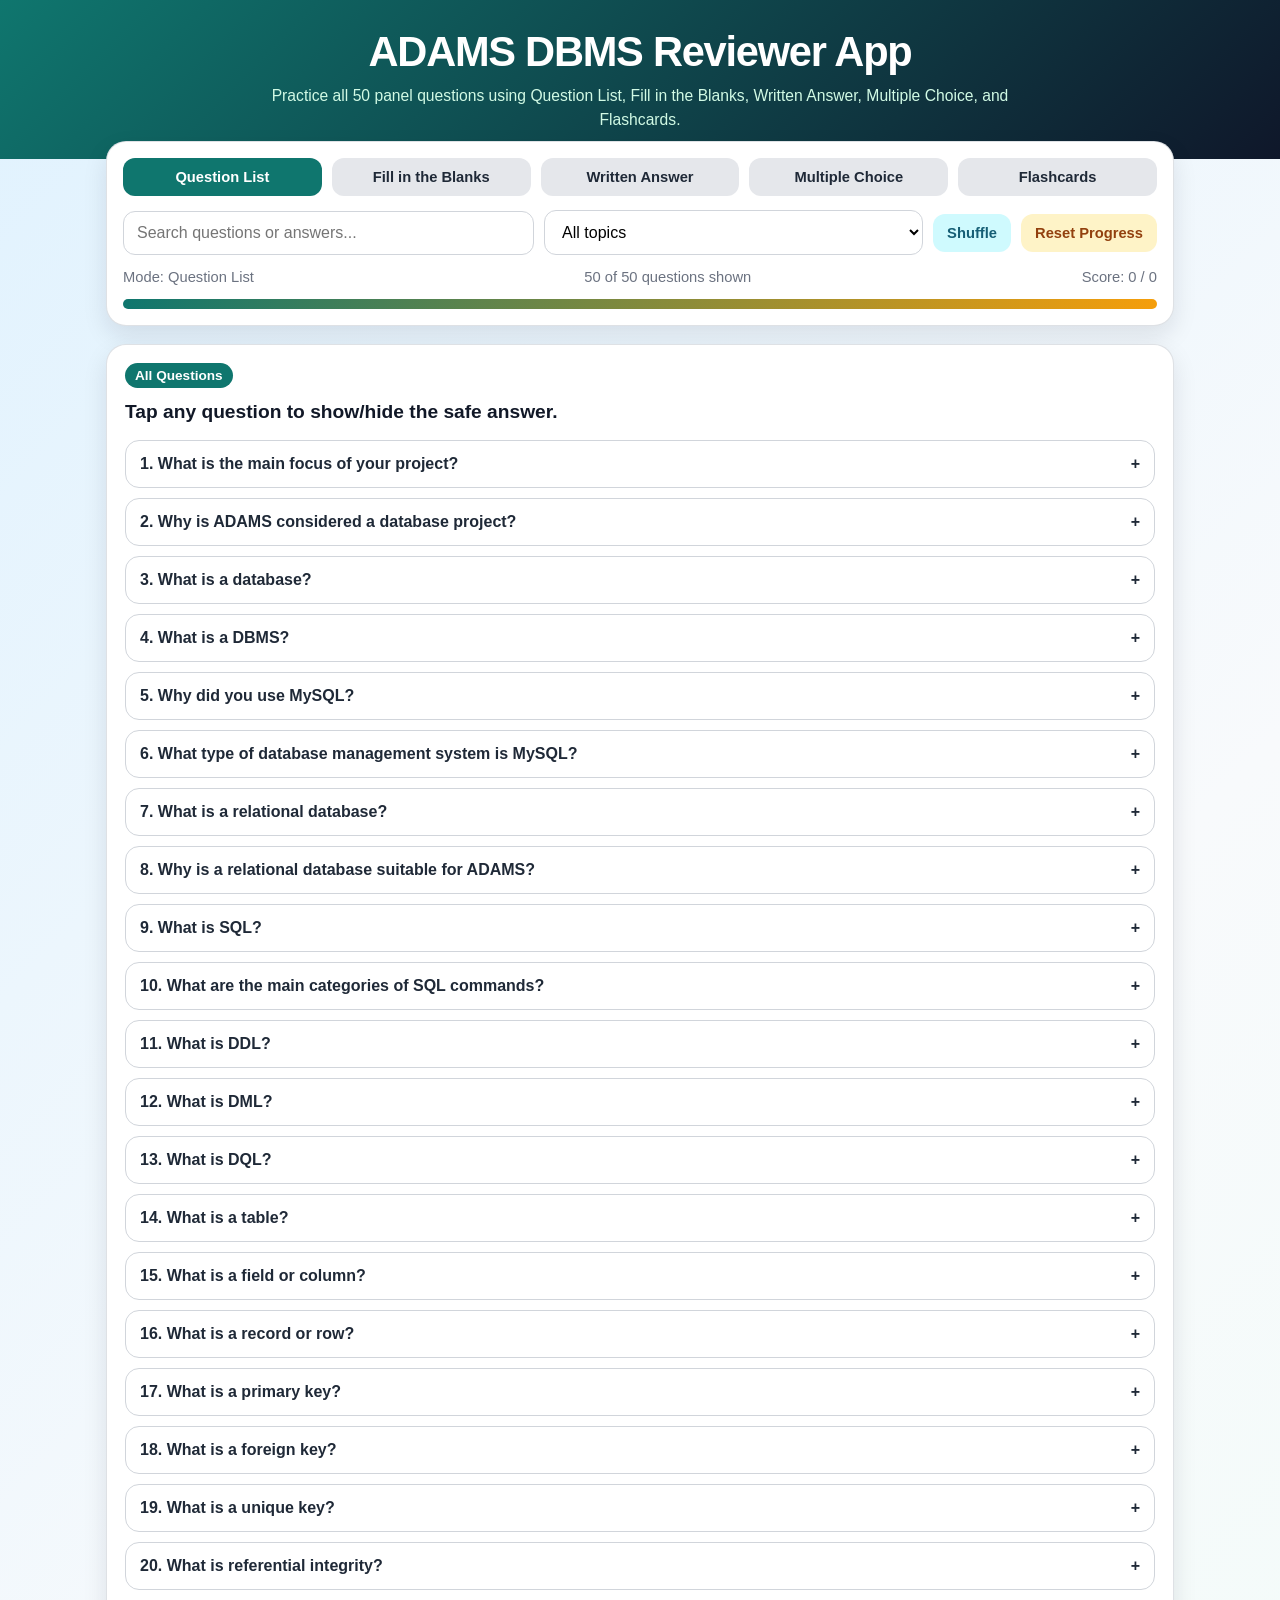
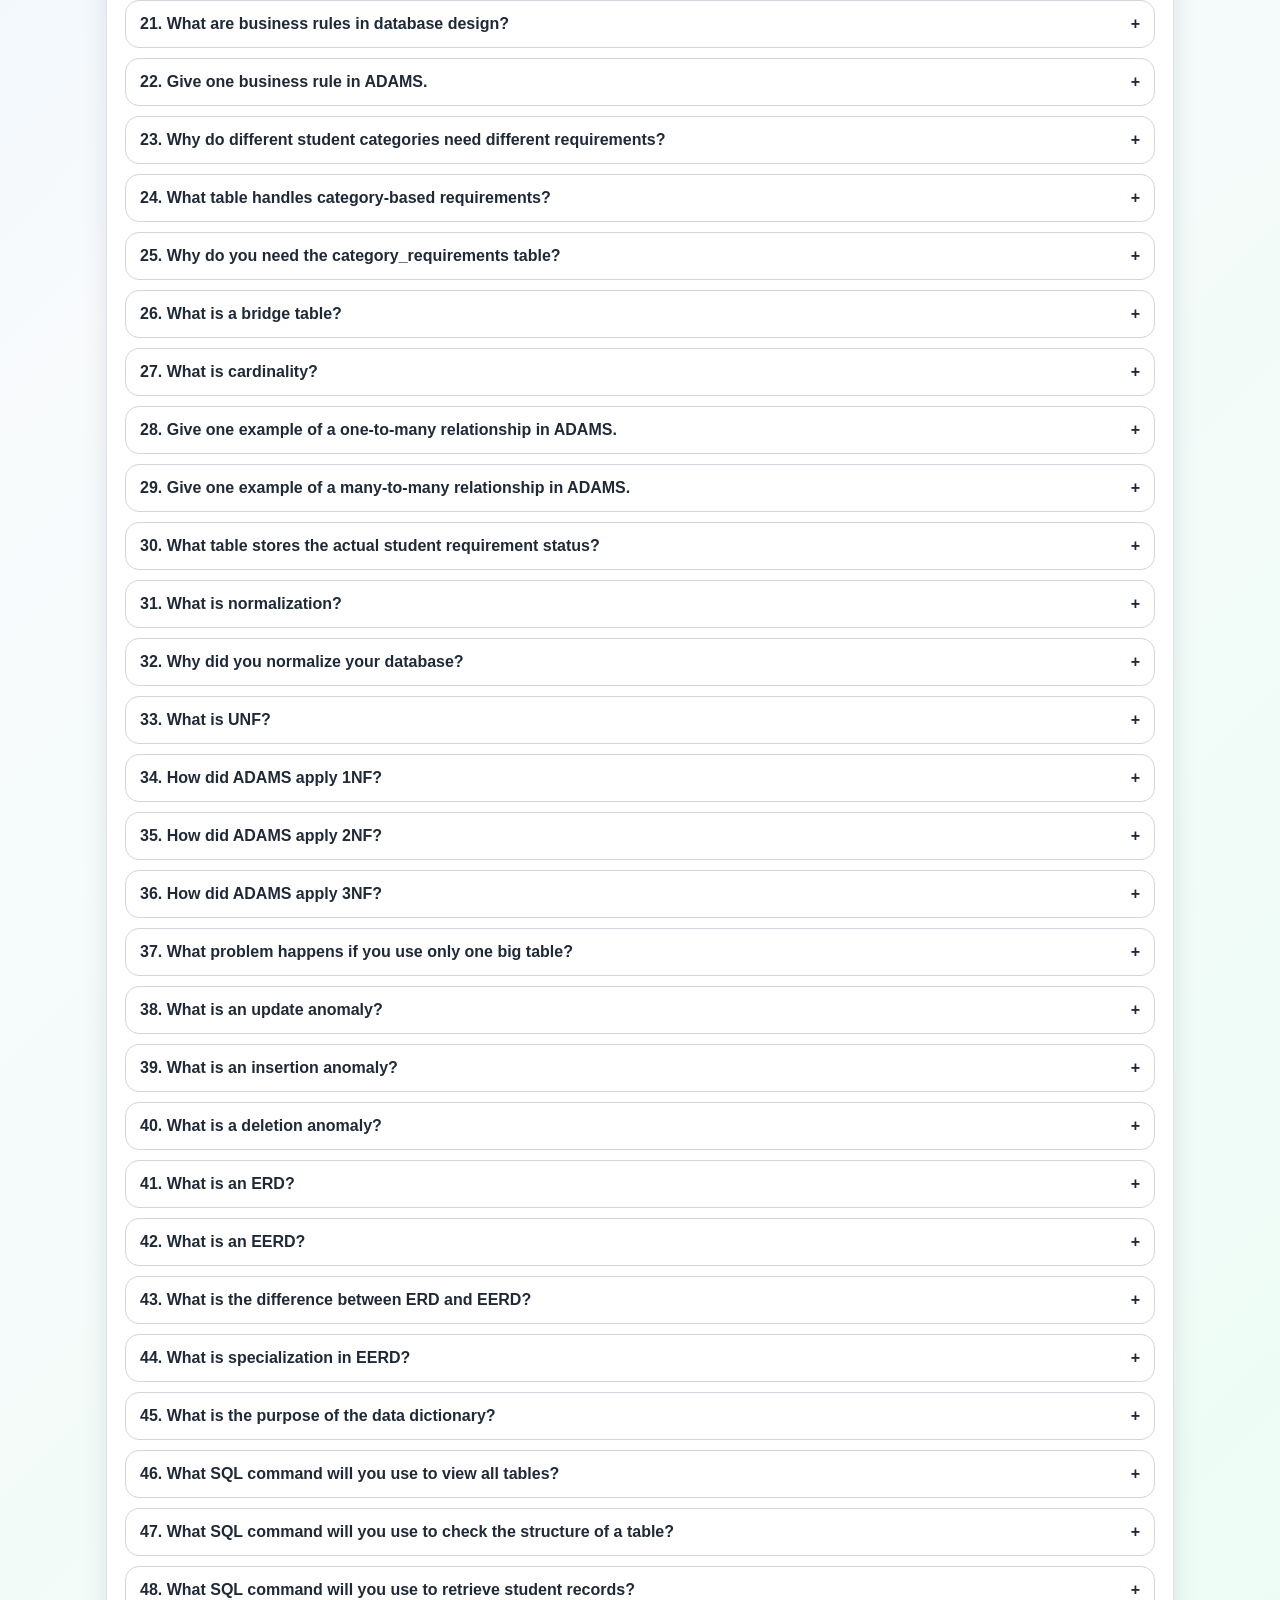
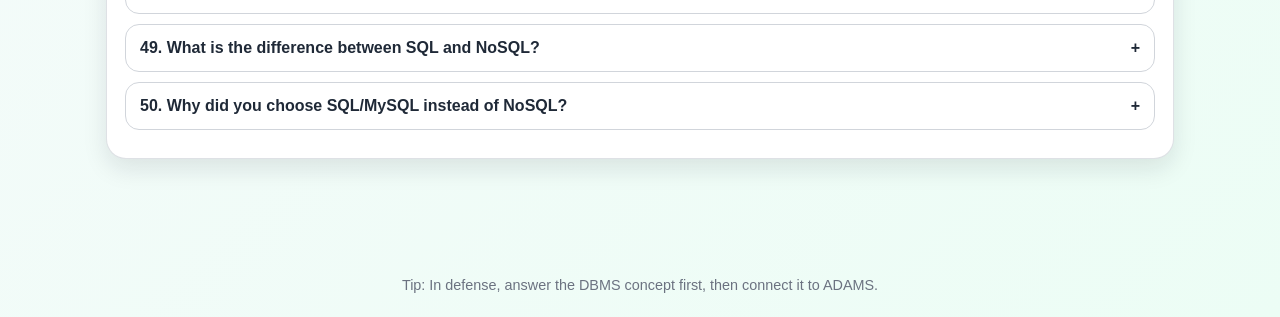
==== adams_reviewer_app.html @ b4f25e66 "Add files via upload" ====
<!DOCTYPE html>
<html lang="en">
<head>
  <meta charset="UTF-8" />
  <meta name="viewport" content="width=device-width, initial-scale=1.0" />
  <title>ADAMS DBMS Reviewer App</title>
  <style>
    :root {
      --bg: #f4f7fb;
      --card: #ffffff;
      --primary: #0f766e;
      --primary-dark: #115e59;
      --accent: #f59e0b;
      --text: #1f2937;
      --muted: #6b7280;
      --line: #d1d5db;
      --good: #16a34a;
      --bad: #dc2626;
      --soft: #ecfeff;
      --shadow: 0 10px 25px rgba(15, 23, 42, 0.10);
    }

    * { box-sizing: border-box; }

    body {
      margin: 0;
      font-family: Arial, Helvetica, sans-serif;
      background: linear-gradient(135deg, #e0f2fe 0%, #f8fafc 42%, #ecfdf5 100%);
      color: var(--text);
      min-height: 100vh;
    }

    header {
      background: linear-gradient(135deg, var(--primary), #0f172a);
      color: white;
      padding: 28px 18px;
      text-align: center;
    }

    header h1 {
      margin: 0 0 8px;
      font-size: clamp(1.6rem, 4vw, 2.6rem);
      letter-spacing: -0.03em;
    }

    header p {
      margin: 0 auto;
      max-width: 780px;
      color: #d1fae5;
      line-height: 1.5;
      font-size: 0.98rem;
    }

    main {
      max-width: 1100px;
      margin: -18px auto 40px;
      padding: 0 16px 40px;
    }

    .toolbar, .card, .study-card {
      background: var(--card);
      border: 1px solid rgba(209, 213, 219, 0.7);
      border-radius: 20px;
      box-shadow: var(--shadow);
    }

    .toolbar {
      padding: 16px;
      margin-bottom: 18px;
      display: grid;
      gap: 14px;
    }

    .mode-buttons {
      display: grid;
      grid-template-columns: repeat(5, minmax(120px, 1fr));
      gap: 10px;
    }

    button, .btn {
      border: none;
      border-radius: 12px;
      padding: 11px 14px;
      background: #e5e7eb;
      color: var(--text);
      cursor: pointer;
      font-weight: 700;
      transition: 0.15s ease;
      font-size: 0.92rem;
    }

    button:hover { transform: translateY(-1px); }
    button.active, button.primary { background: var(--primary); color: white; }
    button.secondary { background: #cffafe; color: #155e75; }
    button.warning { background: #fef3c7; color: #92400e; }
    button.danger { background: #fee2e2; color: #991b1b; }
    button.good { background: #dcfce7; color: #166534; }
    button:disabled { opacity: 0.55; cursor: not-allowed; transform: none; }

    .controls {
      display: grid;
      grid-template-columns: 1.5fr repeat(3, auto);
      gap: 10px;
      align-items: center;
    }

    input[type="search"], input[type="text"], textarea, select {
      width: 100%;
      border: 1px solid var(--line);
      border-radius: 12px;
      padding: 12px 13px;
      font-size: 1rem;
      outline: none;
      background: white;
    }

    textarea {
      min-height: 150px;
      resize: vertical;
      line-height: 1.5;
    }

    input:focus, textarea:focus, select:focus {
      border-color: var(--primary);
      box-shadow: 0 0 0 3px rgba(15, 118, 110, 0.15);
    }

    .stats {
      display: flex;
      justify-content: space-between;
      align-items: center;
      gap: 12px;
      flex-wrap: wrap;
      color: var(--muted);
      font-size: 0.92rem;
    }

    .progress-bar {
      width: 100%;
      height: 10px;
      background: #e5e7eb;
      border-radius: 999px;
      overflow: hidden;
    }

    .progress-fill {
      height: 100%;
      width: 0%;
      background: linear-gradient(90deg, var(--primary), var(--accent));
      transition: width 0.25s ease;
    }

    .card {
      padding: 18px;
      margin-bottom: 14px;
    }

    .q-number {
      display: inline-block;
      color: white;
      background: var(--primary);
      border-radius: 999px;
      padding: 5px 10px;
      font-size: 0.85rem;
      margin-bottom: 10px;
      font-weight: 700;
    }

    .question {
      font-size: 1.2rem;
      line-height: 1.45;
      font-weight: 800;
      margin: 0 0 14px;
      color: #111827;
    }

    .answer {
      background: var(--soft);
      border-left: 5px solid var(--primary);
      padding: 14px;
      border-radius: 12px;
      line-height: 1.55;
      margin-top: 12px;
    }

    .hidden { display: none !important; }

    .list-item {
      border: 1px solid var(--line);
      border-radius: 14px;
      background: white;
      margin: 10px 0;
      overflow: hidden;
    }

    .list-question {
      padding: 14px;
      cursor: pointer;
      font-weight: 800;
      display: flex;
      justify-content: space-between;
      gap: 12px;
      align-items: center;
    }

    .list-answer {
      padding: 0 14px 14px;
      color: #374151;
      line-height: 1.55;
    }

    .study-card {
      min-height: 390px;
      padding: 24px;
      display: flex;
      flex-direction: column;
      justify-content: space-between;
      gap: 18px;
    }

    .flashcard-box {
      min-height: 260px;
      border: 2px dashed #99f6e4;
      border-radius: 18px;
      display: flex;
      align-items: center;
      justify-content: center;
      text-align: center;
      padding: 24px;
      background: #f0fdfa;
      cursor: pointer;
    }

    .flashcard-box .big {
      font-size: clamp(1.25rem, 3vw, 2rem);
      line-height: 1.4;
      font-weight: 800;
    }

    .flashcard-box .small {
      font-size: 1.04rem;
      line-height: 1.65;
      font-weight: 600;
    }

    .actions {
      display: flex;
      gap: 10px;
      flex-wrap: wrap;
      justify-content: center;
      align-items: center;
    }

    .option {
      display: block;
      width: 100%;
      text-align: left;
      margin: 9px 0;
      border: 1px solid var(--line);
      background: white;
      border-radius: 13px;
      padding: 13px;
      font-weight: 600;
    }

    .option.correct {
      border-color: var(--good);
      background: #dcfce7;
      color: #14532d;
    }

    .option.wrong {
      border-color: var(--bad);
      background: #fee2e2;
      color: #7f1d1d;
    }

    .feedback {
      margin-top: 12px;
      padding: 13px;
      border-radius: 12px;
      font-weight: 700;
      line-height: 1.45;
    }

    .feedback.good { background: #dcfce7; color: #166534; }
    .feedback.bad { background: #fee2e2; color: #991b1b; }
    .feedback.neutral { background: #fef3c7; color: #92400e; }

    .pill-row {
      display: flex;
      gap: 8px;
      flex-wrap: wrap;
      margin-top: 8px;
    }

    .pill {
      border: 1px solid #bae6fd;
      background: #f0f9ff;
      color: #075985;
      border-radius: 999px;
      padding: 6px 10px;
      font-size: 0.82rem;
      font-weight: 700;
    }

    .blank-text {
      font-size: 1.05rem;
      line-height: 1.7;
      padding: 14px;
      background: #fffbeb;
      border: 1px solid #fde68a;
      border-radius: 14px;
      margin-bottom: 12px;
    }

    .blank-line {
      display: inline-block;
      min-width: 110px;
      border-bottom: 2px solid var(--primary);
      color: transparent;
      margin: 0 4px;
    }

    footer {
      text-align: center;
      color: var(--muted);
      padding: 24px;
      font-size: 0.9rem;
    }

    @media (max-width: 850px) {
      .mode-buttons { grid-template-columns: repeat(2, 1fr); }
      .controls { grid-template-columns: 1fr; }
      main { margin-top: -10px; }
    }

    @media (max-width: 520px) {
      header { padding: 22px 14px; }
      .mode-buttons { grid-template-columns: 1fr; }
      .card, .toolbar, .study-card { border-radius: 16px; }
      .actions button { flex: 1 1 100%; }
    }
  </style>
</head>
<body>
  <header>
    <h1>ADAMS DBMS Reviewer App</h1>
    <p>Practice all 50 panel questions using Question List, Fill in the Blanks, Written Answer, Multiple Choice, and Flashcards.</p>
  </header>

  <main>
    <section class="toolbar">
      <div class="mode-buttons" id="modeButtons">
        <button class="active" data-mode="list">Question List</button>
        <button data-mode="blank">Fill in the Blanks</button>
        <button data-mode="written">Written Answer</button>
        <button data-mode="mcq">Multiple Choice</button>
        <button data-mode="flashcard">Flashcards</button>
      </div>

      <div class="controls">
        <input type="search" id="searchBox" placeholder="Search questions or answers..." />
        <select id="topicFilter" title="Filter by topic">
          <option value="all">All topics</option>
          <option value="DBMS and MySQL Foundations">DBMS and MySQL Foundations</option>
          <option value="SQL Commands and Database Objects">SQL Commands and Database Objects</option>
          <option value="Business Rules, Relationships, and Cardinality">Business Rules, Relationships, and Cardinality</option>
          <option value="Normalization and Data Anomalies">Normalization and Data Anomalies</option>
          <option value="ERD, EERD, SQL Checking, and NoSQL">ERD, EERD, SQL Checking, and NoSQL</option>
        </select>
        <button class="secondary" id="shuffleBtn">Shuffle</button>
        <button class="warning" id="resetBtn">Reset Progress</button>
      </div>

      <div class="stats">
        <span id="modeLabel">Mode: Question List</span>
        <span id="countLabel">50 questions loaded</span>
        <span id="scoreLabel">Score: 0 / 0</span>
      </div>
      <div class="progress-bar" aria-label="progress"><div class="progress-fill" id="progressFill"></div></div>
    </section>

    <section id="app"></section>
  </main>

  <footer>
    Tip: In defense, answer the DBMS concept first, then connect it to ADAMS.
  </footer>

  <script>
    const questions = [
      { n: 1, topic: "DBMS and MySQL Foundations", q: "What is the main focus of your project?", a: "The main focus is database design. ADAMS is a database-driven system for organizing and tracking student admission records, categories, requirements, uploads, users, logs, printed reports, password reset records, and archived records." },
      { n: 2, topic: "DBMS and MySQL Foundations", q: "Why is ADAMS considered a database project?", a: "Because the core output is the database structure: tables, keys, relationships, normalization, ERD/EERD, data dictionary, SQL schema, and SQL queries. The interface supports the database, but the database is the main requirement." },
      { n: 3, topic: "DBMS and MySQL Foundations", q: "What is a database?", a: "A database is an organized collection of related data that can be stored, managed, searched, updated, and retrieved efficiently." },
      { n: 4, topic: "DBMS and MySQL Foundations", q: "What is a DBMS?", a: "DBMS means Database Management System. It is software used to create, manage, control, secure, and retrieve data from a database. In ADAMS, the DBMS used is MySQL." },
      { n: 5, topic: "DBMS and MySQL Foundations", q: "Why did you use MySQL?", a: "We used MySQL because ADAMS uses structured and related data. MySQL supports relational tables, primary keys, foreign keys, constraints, joins, and SQL queries." },
      { n: 6, topic: "DBMS and MySQL Foundations", q: "What type of database management system is MySQL?", a: "MySQL is an RDBMS, or Relational Database Management System. It stores data in tables that can be related through keys." },
      { n: 7, topic: "DBMS and MySQL Foundations", q: "What is a relational database?", a: "A relational database stores data in tables made of rows and columns. The tables are connected through relationships using primary keys and foreign keys." },
      { n: 8, topic: "DBMS and MySQL Foundations", q: "Why is a relational database suitable for ADAMS?", a: "ADAMS has structured data with clear relationships: students belong to categories, categories require documents, students submit requirements, and users perform actions. This fits a relational database model." },
      { n: 9, topic: "DBMS and MySQL Foundations", q: "What is SQL?", a: "SQL means Structured Query Language. It is used to create database objects, insert data, update data, delete data, and retrieve records from a relational database." },
      { n: 10, topic: "DBMS and MySQL Foundations", q: "What are the main categories of SQL commands?", a: "The main categories are DDL, DML, DQL, DCL, and TCL. In ADAMS, we mostly used DDL for creating tables and DQL for SELECT queries." },
      { n: 11, topic: "SQL Commands and Database Objects", q: "What is DDL?", a: "DDL means Data Definition Language. It defines or changes the database structure. Examples are CREATE, ALTER, and DROP." },
      { n: 12, topic: "SQL Commands and Database Objects", q: "What is DML?", a: "DML means Data Manipulation Language. It is used to modify the data inside tables. Examples are INSERT, UPDATE, and DELETE." },
      { n: 13, topic: "SQL Commands and Database Objects", q: "What is DQL?", a: "DQL means Data Query Language. It retrieves data from the database. The main DQL command is SELECT." },
      { n: 14, topic: "SQL Commands and Database Objects", q: "What is a table?", a: "A table is a database object that stores data in rows and columns. In ADAMS, examples are students, users, requirement_types, and student_requirements." },
      { n: 15, topic: "SQL Commands and Database Objects", q: "What is a field or column?", a: "A field or column is one specific data attribute in a table, such as student_id, student_name, email, or status." },
      { n: 16, topic: "SQL Commands and Database Objects", q: "What is a record or row?", a: "A record or row is one complete entry in a table. For example, one row in the students table represents one student or applicant." },
      { n: 17, topic: "SQL Commands and Database Objects", q: "What is a primary key?", a: "A primary key is a field that uniquely identifies each record in a table. In ADAMS, students.student_id uniquely identifies each student." },
      { n: 18, topic: "SQL Commands and Database Objects", q: "What is a foreign key?", a: "A foreign key is a field that links one table to another. In ADAMS, students.category_id links the students table to the student_categories table." },
      { n: 19, topic: "SQL Commands and Database Objects", q: "What is a unique key?", a: "A unique key prevents duplicate values in a column or combination of columns. For example, users.username should be unique because two users should not have the same login username." },
      { n: 20, topic: "SQL Commands and Database Objects", q: "What is referential integrity?", a: "Referential integrity means that relationships between tables remain valid. For example, a student category used in the students table should exist in the student_categories table." },
      { n: 21, topic: "Business Rules, Relationships, and Cardinality", q: "What are business rules in database design?", a: "Business rules are conditions or policies that define how data should behave. They help determine entities, relationships, cardinality, constraints, and database structure." },
      { n: 22, topic: "Business Rules, Relationships, and Cardinality", q: "Give one business rule in ADAMS.", a: "One business rule is that each student belongs to one student category. This is implemented through students.category_id referencing student_categories.category_id." },
      { n: 23, topic: "Business Rules, Relationships, and Cardinality", q: "Why do different student categories need different requirements?", a: "Different applicant types may require different documents. For example, a transferee may need a transcript, while a freshman may need a different set of admission documents." },
      { n: 24, topic: "Business Rules, Relationships, and Cardinality", q: "What table handles category-based requirements?", a: "The category_requirements table handles category-based requirements by connecting student_categories and requirement_types." },
      { n: 25, topic: "Business Rules, Relationships, and Cardinality", q: "Why do you need the category_requirements table?", a: "We need it because one category can have many requirements, and one requirement can apply to many categories. This is a many-to-many relationship, so a bridge table is necessary." },
      { n: 26, topic: "Business Rules, Relationships, and Cardinality", q: "What is a bridge table?", a: "A bridge table resolves a many-to-many relationship between two tables. In ADAMS, category_requirements is the bridge table between student_categories and requirement_types." },
      { n: 27, topic: "Business Rules, Relationships, and Cardinality", q: "What is cardinality?", a: "Cardinality describes how records in one table relate to records in another table, such as one-to-one, one-to-many, or many-to-many." },
      { n: 28, topic: "Business Rules, Relationships, and Cardinality", q: "Give one example of a one-to-many relationship in ADAMS.", a: "One student category can have many students. This means student_categories to students is a one-to-many relationship." },
      { n: 29, topic: "Business Rules, Relationships, and Cardinality", q: "Give one example of a many-to-many relationship in ADAMS.", a: "Student categories and requirement types have a many-to-many relationship because one category can require many documents and one document can apply to many categories." },
      { n: 30, topic: "Business Rules, Relationships, and Cardinality", q: "What table stores the actual student requirement status?", a: "The student_requirements table stores each student's requirement status, uploaded file details, upload date, and uploading user." },
      { n: 31, topic: "Normalization and Data Anomalies", q: "What is normalization?", a: "Normalization is the process of organizing data into related tables to reduce redundancy, avoid inconsistencies, and improve data integrity." },
      { n: 32, topic: "Normalization and Data Anomalies", q: "Why did you normalize your database?", a: "We normalized the database to avoid one large repeated logbook table. Normalization reduces duplicate data, prevents update errors, and makes searching and reporting easier." },
      { n: 33, topic: "Normalization and Data Anomalies", q: "What is UNF?", a: "UNF means Unnormalized Form. It is a table that still contains repeating groups or multiple values in one row, such as Requirement1, Status1, Requirement2, and Status2." },
      { n: 34, topic: "Normalization and Data Anomalies", q: "How did ADAMS apply 1NF?", a: "ADAMS applied 1NF by removing repeating groups. Each requirement is represented as a separate row instead of multiple requirement columns in the same student row." },
      { n: 35, topic: "Normalization and Data Anomalies", q: "How did ADAMS apply 2NF?", a: "ADAMS applied 2NF by separating data based on purpose. Student details go to students, categories go to student_categories, requirement names go to requirement_types, and submission details go to student_requirements." },
      { n: 36, topic: "Normalization and Data Anomalies", q: "How did ADAMS apply 3NF?", a: "ADAMS applied 3NF by separating supporting data into their own tables, such as users, activity_log, print_logs, password_reset_tokens, documents, and archived_students." },
      { n: 37, topic: "Normalization and Data Anomalies", q: "What problem happens if you use only one big table?", a: "One big table causes repeated data, inconsistent values, difficulty updating records, and poor reporting. It can also create update, insertion, and deletion anomalies." },
      { n: 38, topic: "Normalization and Data Anomalies", q: "What is an update anomaly?", a: "An update anomaly happens when the same information is repeated in many rows and only some copies are updated, causing inconsistent data." },
      { n: 39, topic: "Normalization and Data Anomalies", q: "What is an insertion anomaly?", a: "An insertion anomaly happens when data cannot be added unless unrelated data is also available. For example, a requirement type should be added even if no student has submitted it yet." },
      { n: 40, topic: "Normalization and Data Anomalies", q: "What is a deletion anomaly?", a: "A deletion anomaly happens when deleting one record unintentionally removes important information that should still be kept." },
      { n: 41, topic: "ERD, EERD, SQL Checking, and NoSQL", q: "What is an ERD?", a: "An ERD, or Entity Relationship Diagram, visually shows the database entities, attributes, keys, relationships, and cardinality." },
      { n: 42, topic: "ERD, EERD, SQL Checking, and NoSQL", q: "What is an EERD?", a: "An EERD, or Enhanced Entity Relationship Diagram, extends the ERD by showing advanced concepts such as specialization and generalization." },
      { n: 43, topic: "ERD, EERD, SQL Checking, and NoSQL", q: "What is the difference between ERD and EERD?", a: "The ERD shows the actual database implementation, while the EERD shows the enhanced conceptual design, such as user roles and student classification." },
      { n: 44, topic: "ERD, EERD, SQL Checking, and NoSQL", q: "What is specialization in EERD?", a: "Specialization means dividing a general entity into subtypes. In ADAMS, USER can be specialized into superadmin, admin, staff, and student user roles." },
      { n: 45, topic: "ERD, EERD, SQL Checking, and NoSQL", q: "What is the purpose of the data dictionary?", a: "The data dictionary defines the tables, fields, data types, keys, constraints, and descriptions of each database element." },
      { n: 46, topic: "ERD, EERD, SQL Checking, and NoSQL", q: "What SQL command will you use to view all tables?", a: "Use SHOW TABLES; after selecting the database with USE doc_admission_db; This displays the tables inside the selected database." },
      { n: 47, topic: "ERD, EERD, SQL Checking, and NoSQL", q: "What SQL command will you use to check the structure of a table?", a: "Use DESCRIBE table_name; For example, DESCRIBE students; shows the fields, data types, keys, and null settings of the students table." },
      { n: 48, topic: "ERD, EERD, SQL Checking, and NoSQL", q: "What SQL command will you use to retrieve student records?", a: "Use SELECT * FROM students; This retrieves all records and columns from the students table." },
      { n: 49, topic: "ERD, EERD, SQL Checking, and NoSQL", q: "What is the difference between SQL and NoSQL?", a: "SQL databases are relational, table-based, and structured using schemas. NoSQL databases are non-relational and may use documents, key-value pairs, graphs, or flexible structures." },
      { n: 50, topic: "ERD, EERD, SQL Checking, and NoSQL", q: "Why did you choose SQL/MySQL instead of NoSQL?", a: "We chose MySQL because ADAMS data is structured and relationship-based. The project needs tables, keys, joins, normalization, and relational integrity, which are better handled by MySQL." }
    ];

    let state = {
      mode: 'list',
      index: 0,
      order: questions.map((_, i) => i),
      score: 0,
      attempts: 0,
      flashShowingAnswer: false,
      mcqAnswered: false,
      currentOptions: []
    };

    const app = document.getElementById('app');
    const modeButtons = document.getElementById('modeButtons');
    const searchBox = document.getElementById('searchBox');
    const topicFilter = document.getElementById('topicFilter');
    const shuffleBtn = document.getElementById('shuffleBtn');
    const resetBtn = document.getElementById('resetBtn');
    const modeLabel = document.getElementById('modeLabel');
    const countLabel = document.getElementById('countLabel');
    const scoreLabel = document.getElementById('scoreLabel');
    const progressFill = document.getElementById('progressFill');

    function clean(str) {
      return str.toLowerCase().replace(/[^a-z0-9\s]/g, '').replace(/\s+/g, ' ').trim();
    }

    function getFilteredIndexes() {
      const term = clean(searchBox.value || '');
      const topic = topicFilter.value;
      return state.order.filter(i => {
        const item = questions[i];
        const topicMatch = topic === 'all' || item.topic === topic;
        const searchMatch = !term || clean(item.q + ' ' + item.a + ' ' + item.topic).includes(term);
        return topicMatch && searchMatch;
      });
    }

    function currentItem() {
      const indexes = getFilteredIndexes();
      if (!indexes.length) return null;
      if (state.index >= indexes.length) state.index = 0;
      return questions[indexes[state.index]];
    }

    function updateStats() {
      const indexes = getFilteredIndexes();
      const modeNames = {
        list: 'Question List', blank: 'Fill in the Blanks', written: 'Written Answer', mcq: 'Multiple Choice', flashcard: 'Flashcards'
      };
      modeLabel.textContent = 'Mode: ' + modeNames[state.mode];
      countLabel.textContent = indexes.length + ' of 50 questions shown';
      scoreLabel.textContent = 'Score: ' + state.score + ' / ' + state.attempts;
      const pct = indexes.length ? ((state.index + 1) / indexes.length) * 100 : 0;
      progressFill.style.width = state.mode === 'list' ? '100%' : Math.min(100, pct) + '%';
    }

    function escapeHTML(str) {
      return String(str).replace(/[&<>'"]/g, c => ({'&':'&amp;','<':'&lt;','>':'&gt;',"'":'&#039;','"':'&quot;'}[c]));
    }

    function render() {
      updateStats();
      if (state.mode === 'list') return renderList();
      if (state.mode === 'blank') return renderBlank();
      if (state.mode === 'written') return renderWritten();
      if (state.mode === 'mcq') return renderMCQ();
      if (state.mode === 'flashcard') return renderFlashcard();
    }

    function renderList() {
      const indexes = getFilteredIndexes();
      if (!indexes.length) {
        app.innerHTML = `<div class="card"><p>No questions found. Try another search or topic.</p></div>`;
        return;
      }
      app.innerHTML = `<div class="card"><span class="q-number">All Questions</span><p class="question">Tap any question to show/hide the safe answer.</p>${indexes.map(i => {
        const item = questions[i];
        return `<div class="list-item">
          <div class="list-question" onclick="toggleAnswer(${item.n})"><span>${item.n}. ${escapeHTML(item.q)}</span><span>+</span></div>
          <div class="list-answer hidden" id="ans-${item.n}"><strong>Answer:</strong> ${escapeHTML(item.a)}<div class="pill-row"><span class="pill">${escapeHTML(item.topic)}</span></div></div>
        </div>`;
      }).join('')}</div>`;
    }

    window.toggleAnswer = function(n) {
      const ans = document.getElementById('ans-' + n);
      if (ans) ans.classList.toggle('hidden');
    };

    function navButtons() {
      const indexes = getFilteredIndexes();
      return `<div class="actions">
        <button onclick="prevQuestion()" ${indexes.length <= 1 ? 'disabled' : ''}>Previous</button>
        <button onclick="nextQuestion()" class="primary" ${indexes.length <= 1 ? 'disabled' : ''}>Next</button>
      </div>`;
    }

    window.prevQuestion = function() {
      const indexes = getFilteredIndexes();
      state.index = (state.index - 1 + indexes.length) % indexes.length;
      resetQuestionState();
      render();
    };

    window.nextQuestion = function() {
      const indexes = getFilteredIndexes();
      state.index = (state.index + 1) % indexes.length;
      resetQuestionState();
      render();
    };

    function resetQuestionState() {
      state.flashShowingAnswer = false;
      state.mcqAnswered = false;
      state.currentOptions = [];
    }

    function renderStudyShell(inner) {
      const item = currentItem();
      const indexes = getFilteredIndexes();
      if (!item) {
        app.innerHTML = `<div class="card"><p>No questions found. Try another search or topic.</p></div>`;
        return;
      }
      app.innerHTML = `<div class="study-card">
        <div>
          <span class="q-number">Question ${state.index + 1} of ${indexes.length} | Original No. ${item.n}</span>
          <div class="pill-row"><span class="pill">${escapeHTML(item.topic)}</span></div>
          ${inner(item)}
        </div>
        ${navButtons()}
      </div>`;
    }

    function makeBlanks(answer) {
      const keyWords = [
        'Database Management System','MySQL','RDBMS','Relational Database Management System','Structured Query Language',
        'primary key','foreign key','referential integrity','normalization','Unnormalized Form','1NF','2NF','3NF',
        'bridge table','many-to-many','one-to-many','cardinality','Entity Relationship Diagram','Enhanced Entity Relationship Diagram',
        'specialization','data dictionary','SHOW TABLES','DESCRIBE','SELECT','DDL','DML','DQL','CREATE','ALTER','DROP','INSERT','UPDATE','DELETE'
      ];
      let selected = [];
      let text = answer;
      keyWords.forEach(word => {
        const re = new RegExp('\\b' + word.replace(/[.*+?^${}()|[\]\\]/g, '\\$&') + '\\b', 'gi');
        if (re.test(text) && selected.length < 3) selected.push(word);
      });
      if (!selected.length) {
        selected = answer.split(/\s+/).filter(w => w.length > 7).slice(0, 3).map(w => w.replace(/[^a-zA-Z0-9_/-]/g, ''));
      }
      selected.forEach(word => {
        if (!word) return;
        const re = new RegExp(word.replace(/[.*+?^${}()|[\]\\]/g, '\\$&'), 'gi');
        text = text.replace(re, `<span class="blank-line">${escapeHTML(word)}</span>`);
      });
      return { text, selected };
    }

    function renderBlank() {
      renderStudyShell(item => {
        const blank = makeBlanks(item.a);
        return `<p class="question">${escapeHTML(item.q)}</p>
          <div class="blank-text">${blank.text}</div>
          <input type="text" id="blankInput" placeholder="Type the missing word/s. Example: primary key, foreign key" />
          <div class="actions" style="justify-content:flex-start;margin-top:10px;">
            <button class="primary" onclick="checkBlank(${item.n})">Check Answer</button>
            <button onclick="showBlankAnswer(${item.n})">Show Answer</button>
          </div>
          <div id="blankFeedback"></div>`;
      });
    }

    window.checkBlank = function(n) {
      const item = questions.find(x => x.n === n);
      const blank = makeBlanks(item.a);
      const input = clean(document.getElementById('blankInput').value);
      const ok = blank.selected.some(word => input.includes(clean(word))) || clean(item.a).includes(input) && input.length > 4;
      state.attempts++;
      if (ok) state.score++;
      document.getElementById('blankFeedback').innerHTML = `<div class="feedback ${ok ? 'good' : 'bad'}">${ok ? 'Correct / close enough.' : 'Not quite yet.'}<br><strong>Missing answer/s:</strong> ${blank.selected.map(escapeHTML).join(', ')}<br><strong>Full answer:</strong> ${escapeHTML(item.a)}</div>`;
      updateStats();
    };

    window.showBlankAnswer = function(n) {
      const item = questions.find(x => x.n === n);
      document.getElementById('blankFeedback').innerHTML = `<div class="feedback neutral"><strong>Answer:</strong> ${escapeHTML(item.a)}</div>`;
    };

    function renderWritten() {
      renderStudyShell(item => {
        return `<p class="question">${escapeHTML(item.q)}</p>
          <textarea id="writtenInput" placeholder="Write your answer here first. Then click Show Model Answer to compare."></textarea>
          <div class="actions" style="justify-content:flex-start;margin-top:10px;">
            <button class="primary" onclick="showWrittenAnswer(${item.n})">Show Model Answer</button>
            <button class="good" onclick="markWritten(true)">I got it right</button>
            <button class="danger" onclick="markWritten(false)">Need more practice</button>
          </div>
          <div id="writtenFeedback"></div>`;
      });
    }

    window.showWrittenAnswer = function(n) {
      const item = questions.find(x => x.n === n);
      const typed = document.getElementById('writtenInput').value.trim();
      document.getElementById('writtenFeedback').innerHTML = `<div class="answer"><strong>Your answer:</strong><br>${typed ? escapeHTML(typed) : '<em>No answer typed yet.</em>'}<br><br><strong>Model answer:</strong><br>${escapeHTML(item.a)}</div>`;
    };

    window.markWritten = function(correct) {
      state.attempts++;
      if (correct) state.score++;
      updateStats();
      const box = document.getElementById('writtenFeedback');
      box.innerHTML += `<div class="feedback ${correct ? 'good' : 'bad'}">Marked as ${correct ? 'correct' : 'needs more practice'}.</div>`;
    };

    function shuffleArray(arr) {
      const copy = [...arr];
      for (let i = copy.length - 1; i > 0; i--) {
        const j = Math.floor(Math.random() * (i + 1));
        [copy[i], copy[j]] = [copy[j], copy[i]];
      }
      return copy;
    }

    function generateOptions(item) {
      if (state.currentOptions.length) return state.currentOptions;
      const distractors = questions
        .filter(x => x.n !== item.n && x.topic === item.topic)
        .map(x => x.a);
      const fallback = questions.filter(x => x.n !== item.n).map(x => x.a);
      const pool = distractors.length >= 3 ? distractors : fallback;
      state.currentOptions = shuffleArray([item.a, ...shuffleArray(pool).slice(0, 3)]);
      return state.currentOptions;
    }

    function renderMCQ() {
      renderStudyShell(item => {
        const options = generateOptions(item);
        return `<p class="question">${escapeHTML(item.q)}</p>
          <div id="mcqOptions">${options.map((opt, idx) => `<button class="option" onclick="checkMCQ(${item.n}, ${idx})">${String.fromCharCode(65 + idx)}. ${escapeHTML(opt)}</button>`).join('')}</div>
          <div id="mcqFeedback"></div>`;
      });
    }

    window.checkMCQ = function(n, idx) {
      if (state.mcqAnswered) return;
      const item = questions.find(x => x.n === n);
      const buttons = [...document.querySelectorAll('.option')];
      const chosen = state.currentOptions[idx];
      const ok = chosen === item.a;
      state.mcqAnswered = true;
      state.attempts++;
      if (ok) state.score++;
      buttons.forEach((btn, bIdx) => {
        if (state.currentOptions[bIdx] === item.a) btn.classList.add('correct');
        else if (bIdx === idx) btn.classList.add('wrong');
        btn.disabled = true;
      });
      document.getElementById('mcqFeedback').innerHTML = `<div class="feedback ${ok ? 'good' : 'bad'}">${ok ? 'Correct!' : 'Incorrect.'}<br><strong>Answer:</strong> ${escapeHTML(item.a)}</div>`;
      updateStats();
    };

    function renderFlashcard() {
      const item = currentItem();
      renderStudyShell(item => {
        const content = state.flashShowingAnswer
          ? `<div><div class="small"><strong>Answer</strong><br><br>${escapeHTML(item.a)}</div></div>`
          : `<div><div class="big">${escapeHTML(item.q)}</div><p style="color:#64748b;margin-top:18px;">Tap the card to reveal the answer.</p></div>`;
        return `<div class="flashcard-box" onclick="flipCard()">${content}</div>
          <div class="actions" style="margin-top:12px;">
            <button class="good" onclick="event.stopPropagation(); markFlash(true);">I know this</button>
            <button class="danger" onclick="event.stopPropagation(); markFlash(false);">Review again</button>
          </div>`;
      });
    }

    window.flipCard = function() {
      state.flashShowingAnswer = !state.flashShowingAnswer;
      render();
    };

    window.markFlash = function(correct) {
      state.attempts++;
      if (correct) state.score++;
      updateStats();
      nextQuestion();
    };

    modeButtons.addEventListener('click', e => {
      if (!e.target.matches('button')) return;
      state.mode = e.target.dataset.mode;
      state.index = 0;
      resetQuestionState();
      [...modeButtons.querySelectorAll('button')].forEach(b => b.classList.remove('active'));
      e.target.classList.add('active');
      render();
    });

    searchBox.addEventListener('input', () => { state.index = 0; resetQuestionState(); render(); });
    topicFilter.addEventListener('change', () => { state.index = 0; resetQuestionState(); render(); });

    shuffleBtn.addEventListener('click', () => {
      state.order = shuffleArray(questions.map((_, i) => i));
      state.index = 0;
      resetQuestionState();
      render();
    });

    resetBtn.addEventListener('click', () => {
      state.score = 0;
      state.attempts = 0;
      state.index = 0;
      state.order = questions.map((_, i) => i);
      resetQuestionState();
      render();
    });

    render();
  </script>
</body>
</html>
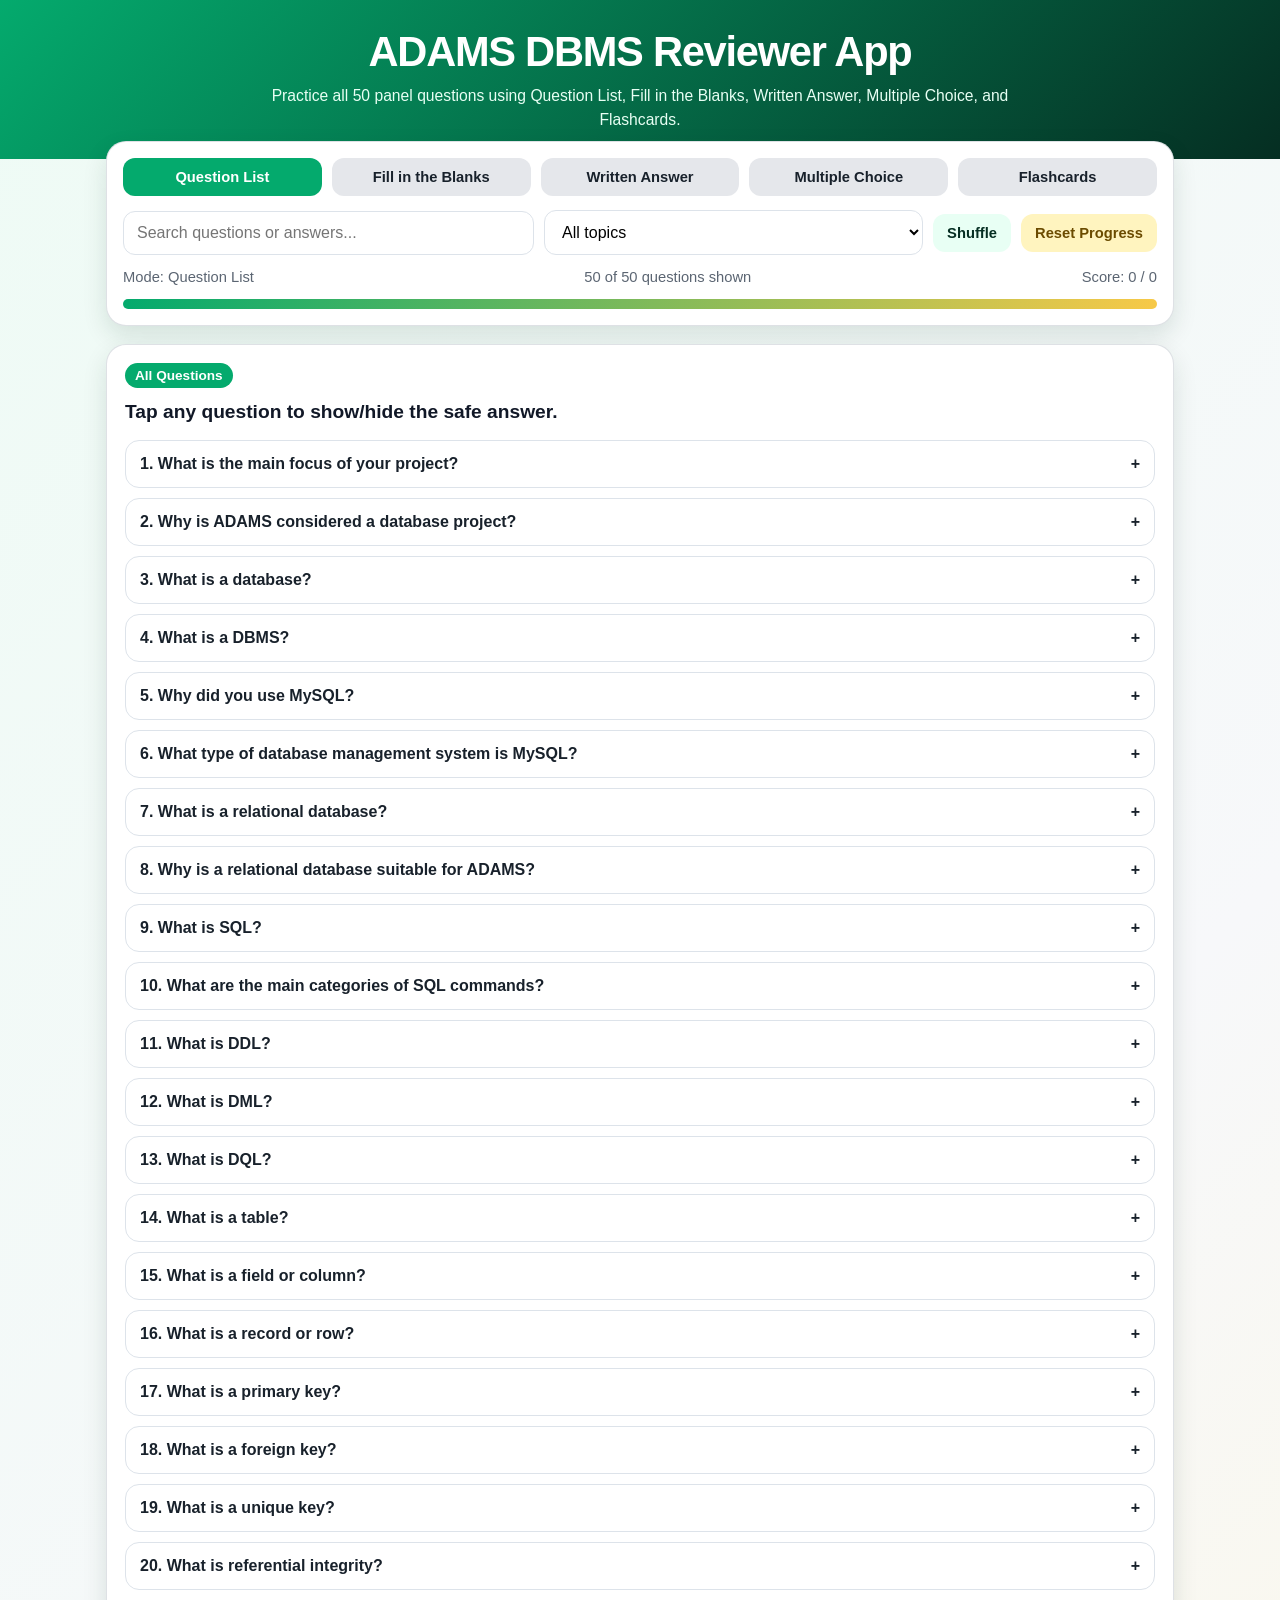
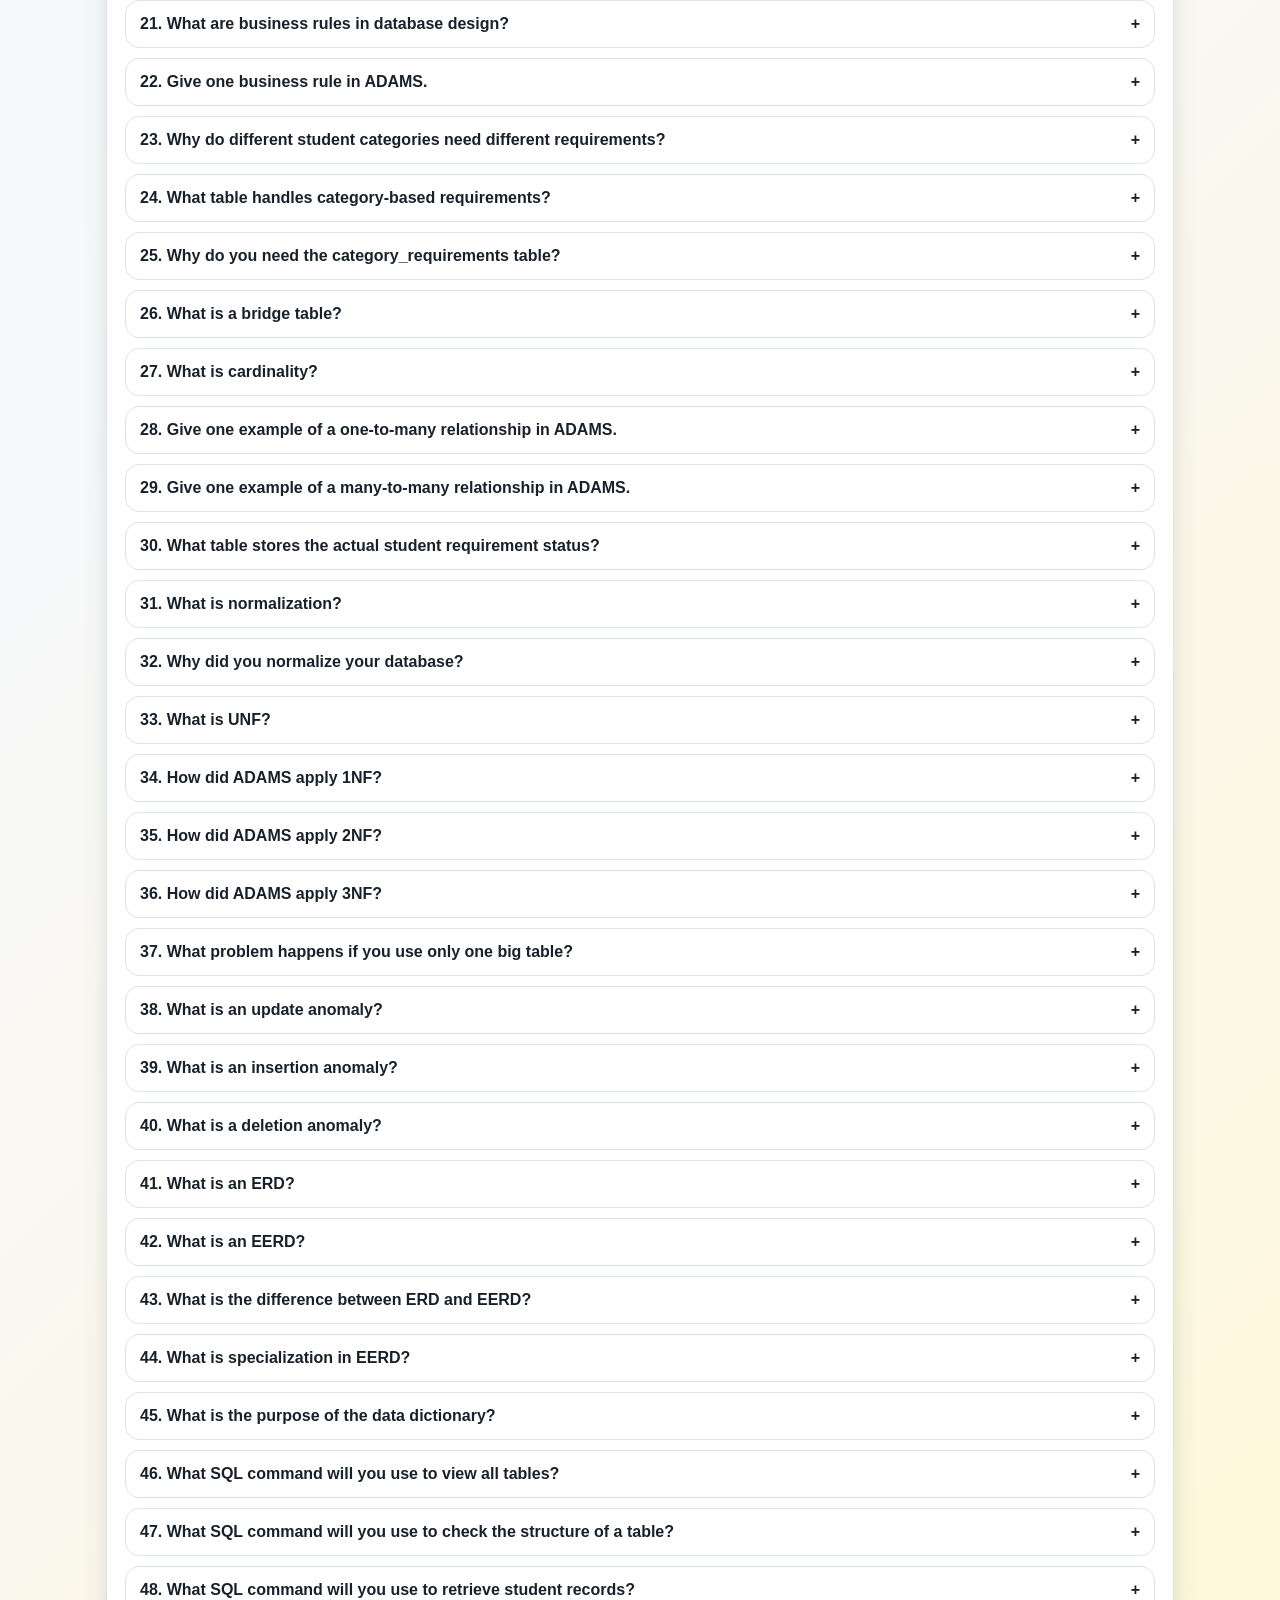
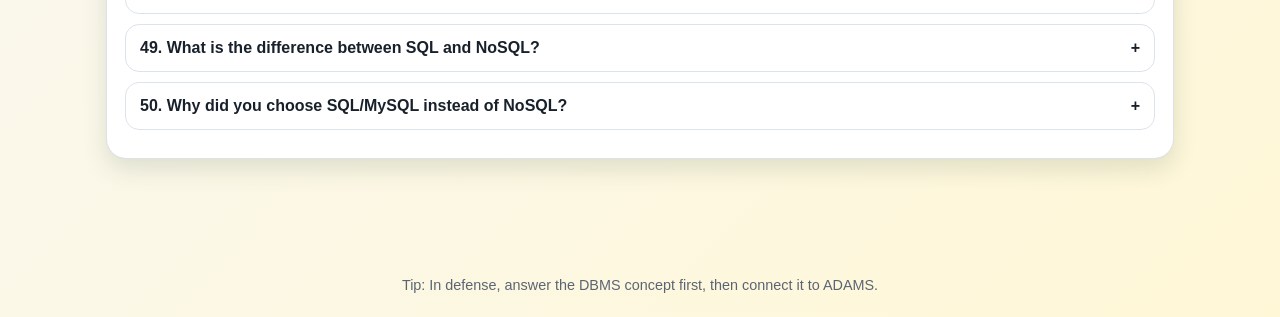
==== commit 1ed6556a: "Add files via upload" ====
--- a/adams_reviewer_app.html
+++ b/adams_reviewer_app.html
@@ -6,18 +6,19 @@
   <title>ADAMS DBMS Reviewer App</title>
   <style>
     :root {
-      --bg: #f4f7fb;
+      --bg: #f7f8fa;
       --card: #ffffff;
-      --primary: #0f766e;
-      --primary-dark: #115e59;
-      --accent: #f59e0b;
-      --text: #1f2937;
-      --muted: #6b7280;
-      --line: #d1d5db;
+      --primary: #04AA6D;
+      --primary-dark: #052e22;
+      --accent: #f7c948;
+      --accent-dark: #7a0012;
+      --text: #18212b;
+      --muted: #5b6572;
+      --line: #dde3ea;
       --good: #16a34a;
       --bad: #dc2626;
-      --soft: #ecfeff;
-      --shadow: 0 10px 25px rgba(15, 23, 42, 0.10);
+      --soft: #f2fbf7;
+      --shadow: 0 10px 25px rgba(5, 46, 34, 0.12);
     }
 
     * { box-sizing: border-box; }
@@ -25,13 +26,13 @@
     body {
       margin: 0;
       font-family: Arial, Helvetica, sans-serif;
-      background: linear-gradient(135deg, #e0f2fe 0%, #f8fafc 42%, #ecfdf5 100%);
+      background: linear-gradient(135deg, #eefbf5 0%, var(--bg) 45%, #fff7d6 100%);
       color: var(--text);
       min-height: 100vh;
     }
 
     header {
-      background: linear-gradient(135deg, var(--primary), #0f172a);
+      background: linear-gradient(135deg, var(--primary), var(--primary-dark));
       color: white;
       padding: 28px 18px;
       text-align: center;
@@ -46,7 +47,7 @@
     header p {
       margin: 0 auto;
       max-width: 780px;
-      color: #d1fae5;
+      color: #e8fff4;
       line-height: 1.5;
       font-size: 0.98rem;
     }
@@ -91,8 +92,8 @@
 
     button:hover { transform: translateY(-1px); }
     button.active, button.primary { background: var(--primary); color: white; }
-    button.secondary { background: #cffafe; color: #155e75; }
-    button.warning { background: #fef3c7; color: #92400e; }
+    button.secondary { background: #e8fff4; color: var(--primary-dark); }
+    button.warning { background: #fff4bf; color: #6b4b00; }
     button.danger { background: #fee2e2; color: #991b1b; }
     button.good { background: #dcfce7; color: #166534; }
     button:disabled { opacity: 0.55; cursor: not-allowed; transform: none; }
@@ -122,7 +123,7 @@
 
     input:focus, textarea:focus, select:focus {
       border-color: var(--primary);
-      box-shadow: 0 0 0 3px rgba(15, 118, 110, 0.15);
+      box-shadow: 0 0 0 3px rgba(4, 170, 109, 0.18);
     }
 
     .stats {
@@ -220,14 +221,14 @@
 
     .flashcard-box {
       min-height: 260px;
-      border: 2px dashed #99f6e4;
+      border: 2px dashed rgba(4, 170, 109, 0.35);
       border-radius: 18px;
       display: flex;
       align-items: center;
       justify-content: center;
       text-align: center;
       padding: 24px;
-      background: #f0fdfa;
+      background: #f2fbf7;
       cursor: pointer;
     }
 
@@ -285,7 +286,7 @@
 
     .feedback.good { background: #dcfce7; color: #166534; }
     .feedback.bad { background: #fee2e2; color: #991b1b; }
-    .feedback.neutral { background: #fef3c7; color: #92400e; }
+    .feedback.neutral { background: #fff4bf; color: #6b4b00; }
 
     .pill-row {
       display: flex;
@@ -295,9 +296,9 @@
     }
 
     .pill {
-      border: 1px solid #bae6fd;
-      background: #f0f9ff;
-      color: #075985;
+      border: 1px solid rgba(4, 170, 109, 0.25);
+      background: #f2fbf7;
+      color: var(--primary-dark);
       border-radius: 999px;
       padding: 6px 10px;
       font-size: 0.82rem;
@@ -308,8 +309,8 @@
       font-size: 1.05rem;
       line-height: 1.7;
       padding: 14px;
-      background: #fffbeb;
-      border: 1px solid #fde68a;
+      background: #fff9db;
+      border: 1px solid rgba(247, 201, 72, 0.7);
       border-radius: 14px;
       margin-bottom: 12px;
     }
@@ -709,7 +710,7 @@
       renderStudyShell(item => {
         const content = state.flashShowingAnswer
           ? `<div><div class="small"><strong>Answer</strong><br><br>${escapeHTML(item.a)}</div></div>`
-          : `<div><div class="big">${escapeHTML(item.q)}</div><p style="color:#64748b;margin-top:18px;">Tap the card to reveal the answer.</p></div>`;
+          : `<div><div class="big">${escapeHTML(item.q)}</div><p style="color:var(--muted);margin-top:18px;">Tap the card to reveal the answer.</p></div>`;
         return `<div class="flashcard-box" onclick="flipCard()">${content}</div>
           <div class="actions" style="margin-top:12px;">
             <button class="good" onclick="event.stopPropagation(); markFlash(true);">I know this</button>
